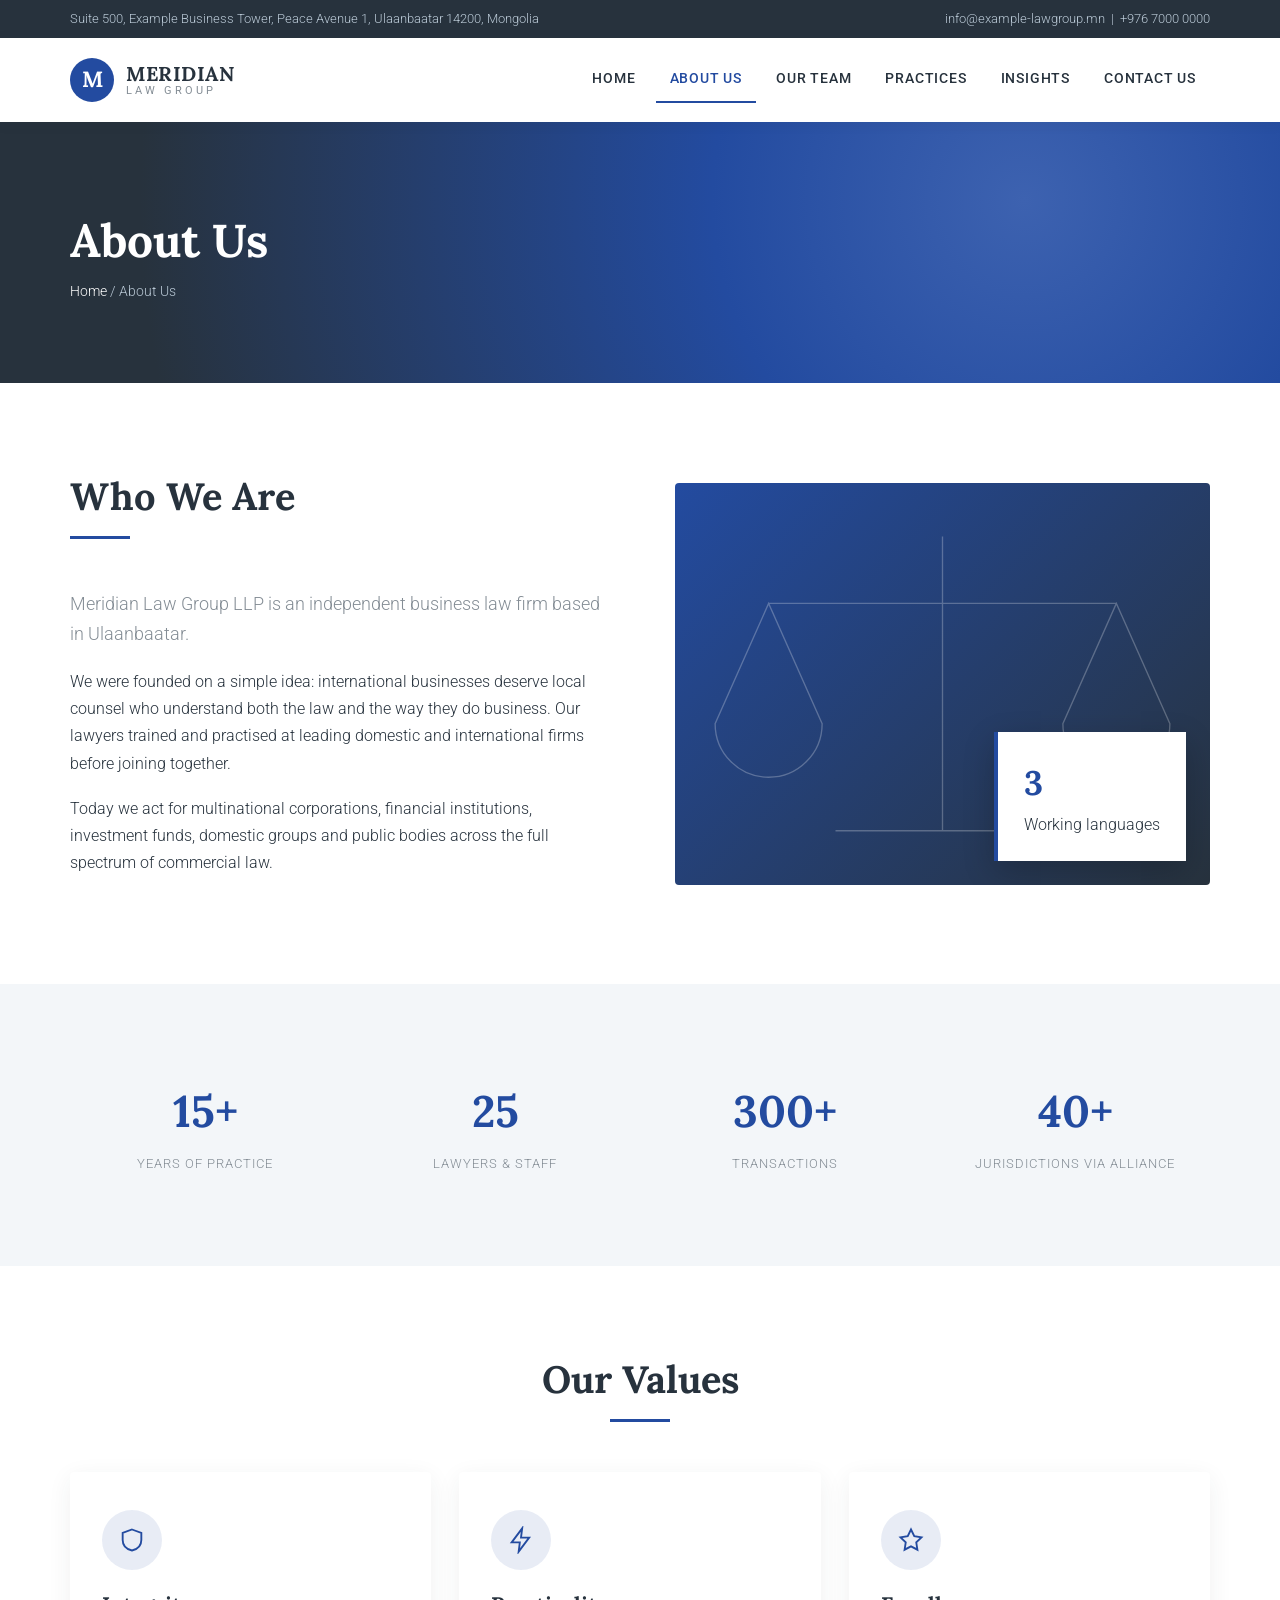
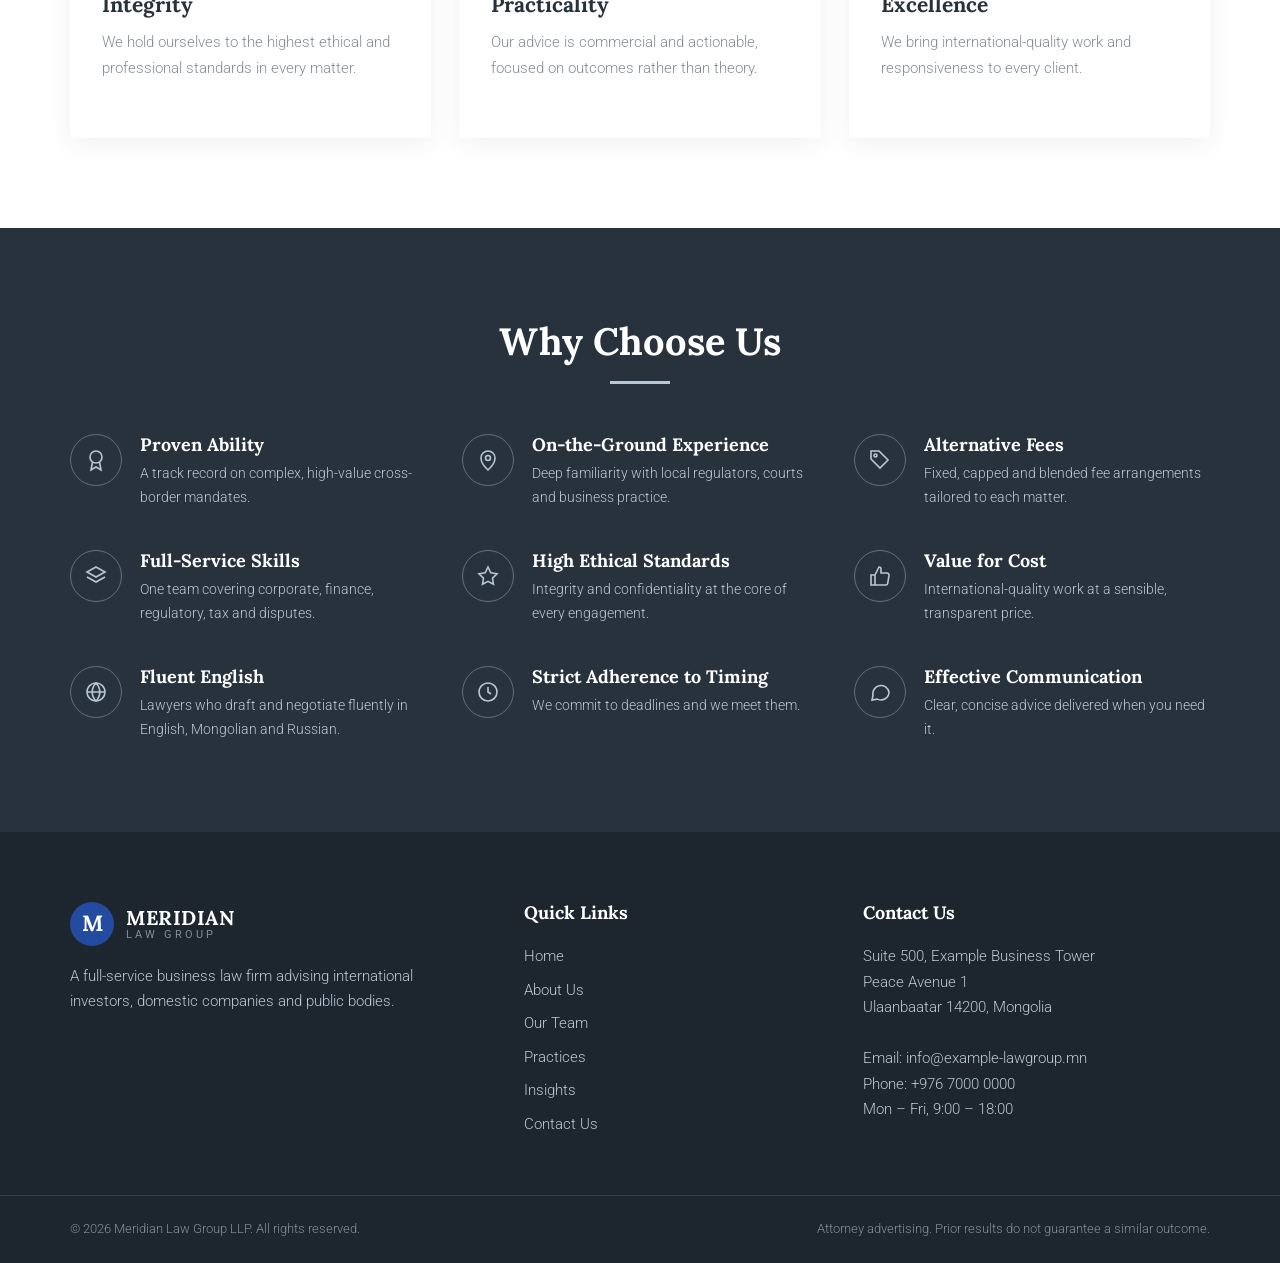
==== about.html @ 7d39052b "Initial" ====
<!DOCTYPE html>
<html lang="en">
<head>
  <meta charset="UTF-8">
  <meta name="viewport" content="width=device-width, initial-scale=1.0">
  <title>About Us | {FIRM}</title>
  <link rel="preconnect" href="https://fonts.googleapis.com">
  <link href="https://fonts.googleapis.com/css2?family=Lora:wght@700&family=Roboto:wght@300;400;500;700&display=swap" rel="stylesheet">
  <link rel="stylesheet" href="css/style.css">
  <script src="js/main.js" defer></script>
</head>
<body>
<div id="site-header"></div>
<section class="page-hero"><div class="container">
  <h1>About Us</h1>
  <div class="breadcrumb"><a href="index.html">Home</a> / About Us</div>
</div></section>
<section><div class="container split">
  <div class="about-text reveal">
    <div class="section-title"><h2>Who We Are</h2></div>
    <p class="lead"><span data-site="legal"></span> is an independent business law firm based in Ulaanbaatar.</p>
    <p>We were founded on a simple idea: international businesses deserve local counsel who understand both the law and the way they do business. Our lawyers trained and practised at leading domestic and international firms before joining together.</p>
    <p>Today we act for multinational corporations, financial institutions, investment funds, domestic groups and public bodies across the full spectrum of commercial law.</p>
  </div>
  <div class="about-visual reveal">
    <svg viewBox="0 0 400 300" fill="none" stroke="#fff" stroke-width="1"><path d="M200 40v220M120 260h160M70 90h260M70 90l-40 90a40 40 0 0 0 80 0zM330 90l-40 90a40 40 0 0 0 80 0z"/></svg>
    <div class="badge"><strong>3</strong>Working languages</div>
  </div>
</div></section>
<section class="section-soft"><div class="container">
  <div class="stats">
    <div class="reveal"><strong>15+</strong><span>Years of practice</span></div>
    <div class="reveal"><strong>25</strong><span>Lawyers &amp; staff</span></div>
    <div class="reveal"><strong>300+</strong><span>Transactions</span></div>
    <div class="reveal"><strong>40+</strong><span>Jurisdictions via alliance</span></div>
  </div>
</div></section>
<section class=""><div class="container">
  <div class="section-title center"><h2>Our Values</h2></div>
  <div class="grid-3"><div class="card reveal"><div class="icon"><svg viewBox="0 0 24 24" fill="none" stroke="currentColor" stroke-width="1.6"><path d="M12 3l8 3v6c0 5-3.5 8-8 9-4.5-1-8-4-8-9V6z"/></svg></div><h3>Integrity</h3><p>We hold ourselves to the highest ethical and professional standards in every matter.</p></div><div class="card reveal"><div class="icon"><svg viewBox="0 0 24 24" fill="none" stroke="currentColor" stroke-width="1.6"><path d="M13 2L4 14h7l-1 8 9-12h-7z"/></svg></div><h3>Practicality</h3><p>Our advice is commercial and actionable, focused on outcomes rather than theory.</p></div><div class="card reveal"><div class="icon"><svg viewBox="0 0 24 24" fill="none" stroke="currentColor" stroke-width="1.6"><path d="M12 3l2.8 5.8 6.2.9-4.5 4.4 1 6.2L12 17.4 6.5 20.3l1-6.2L3 9.7l6.2-.9z"/></svg></div><h3>Excellence</h3><p>We bring international-quality work and responsiveness to every client.</p></div></div>
  
</div></section>
<section class="section-dark"><div class="container">
  <div class="section-title center"><h2>Why Choose Us</h2></div>
  <div class="why-grid" id="why-grid"></div>
  
</div></section>
<div id="site-footer"></div>
</body>
</html>
---- css/style.css ----
:root {
  --blue: #234ba0;
  --blue-dark: #1a3a7e;
  --slate: #27323d;
  --slate-2: #2a353f;
  --mist: #b9c8d5;
  --grey: #848d95;
  --bg-soft: #f3f6f9;
  --white: #ffffff;
  --radius: 4px;
  --max: 1180px;
}

* { box-sizing: border-box; margin: 0; padding: 0; }
html { scroll-behavior: smooth; }
body {
  font-family: "Roboto", Arial, sans-serif;
  font-weight: 300;
  color: var(--slate);
  background: var(--white);
  line-height: 1.7;
  font-size: 16px;
}
h1, h2, h3, h4 { font-family: "Lora", Georgia, serif; font-weight: 700; line-height: 1.25; color: var(--slate); }
a { color: var(--blue); text-decoration: none; }
img { max-width: 100%; display: block; }
.container { max-width: var(--max); margin: 0 auto; padding: 0 20px; }

/* ---------- Header ---------- */
.topbar { background: var(--slate); color: var(--mist); font-size: 13px; }
.topbar .container { display: flex; justify-content: space-between; gap: 16px; padding: 8px 20px; flex-wrap: wrap; }
.topbar a { color: var(--mist); }
.site-header { position: sticky; top: 0; z-index: 50; background: var(--white); box-shadow: 0 2px 12px rgba(39, 50, 61, .08); }
.site-header .container { display: flex; align-items: center; justify-content: space-between; height: 84px; }
.logo { display: flex; align-items: center; gap: 12px; color: var(--slate); }
.logo-mark {
  width: 44px; height: 44px; border-radius: 50%; background: var(--blue); color: #fff;
  display: grid; place-items: center; font-family: "Lora", serif; font-size: 22px; font-weight: 700;
}
.logo-text { font-family: "Lora", serif; font-weight: 700; font-size: 20px; letter-spacing: .5px; line-height: 1.1; }
.logo-text small { display: block; font-family: "Roboto", sans-serif; font-weight: 400; font-size: 11px; letter-spacing: 3px; color: var(--grey); text-transform: uppercase; }
.nav ul { list-style: none; display: flex; gap: 6px; }
.nav a {
  display: block; padding: 10px 14px; color: var(--slate); font-weight: 500; font-size: 14px;
  text-transform: uppercase; letter-spacing: .8px; border-bottom: 2px solid transparent; transition: .2s;
}
.nav a:hover, .nav a.active { color: var(--blue); border-bottom-color: var(--blue); }
.nav-toggle { display: none; background: none; border: 0; cursor: pointer; padding: 8px; }
.nav-toggle span { display: block; width: 26px; height: 2px; background: var(--slate); margin: 6px 0; transition: .3s; }

/* ---------- Buttons ---------- */
.btn {
  display: inline-block; padding: 14px 32px; background: var(--blue); color: #fff; font-weight: 500;
  text-transform: uppercase; letter-spacing: 1px; font-size: 13px; border-radius: var(--radius);
  border: 2px solid var(--blue); transition: .25s; cursor: pointer; font-family: inherit;
}
.btn:hover { background: var(--blue-dark); border-color: var(--blue-dark); }
.btn-outline { background: transparent; color: #fff; border-color: #fff; }
.btn-outline:hover { background: #fff; color: var(--blue); border-color: #fff; }
.link-arrow { font-weight: 500; text-transform: uppercase; font-size: 13px; letter-spacing: 1px; }
.link-arrow::after { content: " →"; transition: .2s; }
.link-arrow:hover::after { margin-left: 4px; }

/* ---------- Hero slider ---------- */
.hero { position: relative; height: 620px; overflow: hidden; color: #fff; background: var(--slate); }
.slide {
  position: absolute; inset: 0; display: flex; align-items: center; opacity: 0;
  transition: opacity 1s ease; background-size: cover; background-position: center;
}
.slide.active { opacity: 1; z-index: 1; }
.slide::before { content: ""; position: absolute; inset: 0; background: linear-gradient(90deg, rgba(39,50,61,.92) 0%, rgba(35,75,160,.55) 100%); }
.slide-1 { background-image: radial-gradient(circle at 75% 40%, #4a6fbf 0, #234ba0 30%, #1b2733 75%); }
.slide-2 { background-image: radial-gradient(circle at 20% 70%, #3a5c9e 0, #27323d 55%, #141b22 100%); }
.slide-3 { background-image: radial-gradient(circle at 60% 20%, #5b7fc9 0, #234ba0 35%, #27323d 80%); }
.slide .skyline { position: absolute; bottom: 0; left: 0; width: 100%; height: 55%; opacity: .18; }
.slide .container { position: relative; z-index: 2; }
.slide-content { max-width: 640px; transform: translateY(20px); transition: transform 1s ease; }
.slide.active .slide-content { transform: none; }
.eyebrow { text-transform: uppercase; letter-spacing: 3px; font-size: 13px; color: var(--mist); font-weight: 500; margin-bottom: 14px; display: block; }
.slide h1 { color: #fff; font-size: 52px; margin-bottom: 20px; }
.slide p { font-size: 19px; color: #e3eaf1; margin-bottom: 32px; }
.slider-dots { position: absolute; bottom: 34px; left: 50%; transform: translateX(-50%); display: flex; gap: 10px; z-index: 5; }
.slider-dots button { width: 12px; height: 12px; border-radius: 50%; border: 2px solid #fff; background: transparent; cursor: pointer; }
.slider-dots button.active { background: #fff; }
.slider-arrow {
  position: absolute; top: 50%; transform: translateY(-50%); z-index: 5; width: 48px; height: 48px;
  border: 1px solid rgba(255,255,255,.5); background: rgba(0,0,0,.15); color: #fff; font-size: 22px; cursor: pointer; border-radius: 50%;
}
.slider-arrow:hover { background: var(--blue); border-color: var(--blue); }
.slider-arrow.prev { left: 24px; } .slider-arrow.next { right: 24px; }

/* ---------- Page header (inner pages) ---------- */
.page-hero {
  background: radial-gradient(circle at 80% 30%, #3d62b0 0, #234ba0 30%, #27323d 85%);
  color: #fff; padding: 90px 0 80px; position: relative; overflow: hidden;
}
.page-hero h1 { color: #fff; font-size: 46px; }
.breadcrumb { color: var(--mist); font-size: 14px; margin-top: 10px; }
.breadcrumb a { color: #fff; }

/* ---------- Sections ---------- */
section { padding: 90px 0; }
.section-soft { background: var(--bg-soft); }
.section-dark { background: var(--slate); color: #dfe6ee; }
.section-dark h2, .section-dark h3 { color: #fff; }
.section-title { margin-bottom: 50px; }
.section-title.center { text-align: center; max-width: 760px; margin-left: auto; margin-right: auto; }
.section-title h2 { font-size: 38px; margin-bottom: 16px; position: relative; padding-bottom: 18px; }
.section-title h2::after { content: ""; position: absolute; bottom: 0; left: 0; width: 60px; height: 3px; background: var(--blue); }
.section-title.center h2::after { left: 50%; transform: translateX(-50%); }
.section-dark .section-title h2::after { background: var(--mist); }
.lead { font-size: 18px; color: var(--grey); }
.section-dark .lead { color: var(--mist); }

.split { display: grid; grid-template-columns: 1fr 1fr; gap: 70px; align-items: center; }
.about-visual {
  aspect-ratio: 4/3; border-radius: var(--radius); position: relative;
  background: linear-gradient(135deg, var(--blue) 0%, var(--slate) 100%); overflow: hidden;
}
.about-visual .badge {
  position: absolute; right: 24px; bottom: 24px; background: #fff; color: var(--slate); padding: 22px 26px;
  border-left: 4px solid var(--blue); box-shadow: 0 10px 30px rgba(0,0,0,.2);
}
.about-visual .badge strong { display: block; font-family: "Lora", serif; font-size: 34px; color: var(--blue); }
.about-visual svg { position: absolute; inset: 0; width: 100%; height: 100%; opacity: .25; }
.about-text p { margin-bottom: 18px; }

/* CTA band */
.cta-band { background: linear-gradient(90deg, var(--blue) 0%, var(--blue-dark) 100%); color: #fff; padding: 70px 0; }
.cta-band .container { display: flex; align-items: center; justify-content: space-between; gap: 30px; flex-wrap: wrap; }
.cta-band h2 { color: #fff; font-size: 34px; margin-bottom: 8px; }
.cta-band p { color: #dbe4f5; max-width: 640px; }

/* Practice cards */
.grid-3 { display: grid; grid-template-columns: repeat(3, 1fr); gap: 28px; }
.grid-2 { display: grid; grid-template-columns: repeat(2, 1fr); gap: 28px; }
.card {
  background: #fff; padding: 38px 32px; border-radius: var(--radius); border-bottom: 3px solid transparent;
  box-shadow: 0 6px 24px rgba(39,50,61,.07); transition: .3s; position: relative;
}
.card:hover { transform: translateY(-6px); border-bottom-color: var(--blue); box-shadow: 0 14px 34px rgba(39,50,61,.13); }
.card .icon {
  width: 60px; height: 60px; border-radius: 50%; background: rgba(35,75,160,.1); color: var(--blue);
  display: grid; place-items: center; margin-bottom: 22px;
}
.card .icon svg { width: 28px; height: 28px; }
.card h3 { font-size: 21px; margin-bottom: 12px; }
.card p { color: var(--grey); font-size: 15px; margin-bottom: 16px; }
.center-actions { text-align: center; margin-top: 50px; }

/* Why choose us */
.why-grid { display: grid; grid-template-columns: repeat(3, 1fr); gap: 40px 36px; }
.why-item { display: flex; gap: 18px; align-items: flex-start; }
.why-item .icon {
  flex: 0 0 52px; height: 52px; border: 1px solid rgba(185,200,213,.4); border-radius: 50%;
  display: grid; place-items: center; color: var(--mist);
}
.why-item .icon svg { width: 24px; height: 24px; }
.why-item h4 { color: #fff; font-size: 18px; margin-bottom: 6px; }
.why-item p { font-size: 14px; color: var(--mist); }

/* Team */
.team-card { text-align: center; background: #fff; border-radius: var(--radius); overflow: hidden; box-shadow: 0 6px 24px rgba(39,50,61,.07); transition: .3s; }
.team-card:hover { transform: translateY(-6px); }
.avatar {
  aspect-ratio: 1/1; background: linear-gradient(160deg, var(--mist) 0%, #8fa4b8 100%);
  display: grid; place-items: center; color: #fff; font-family: "Lora", serif; font-size: 64px;
}
.team-card .info { padding: 24px 20px 28px; }
.team-card h3 { font-size: 20px; }
.team-card .role { color: var(--blue); font-weight: 500; font-size: 13px; text-transform: uppercase; letter-spacing: 1px; margin: 4px 0 10px; }
.team-card p { color: var(--grey); font-size: 14px; }
.lang-tags { display: flex; gap: 8px; justify-content: center; margin-top: 12px; flex-wrap: wrap; }
.lang-tags span { font-size: 11px; padding: 3px 10px; border-radius: 20px; background: var(--bg-soft); color: var(--slate); font-weight: 500; }

/* Insights */
.post { background: #fff; border-radius: var(--radius); overflow: hidden; box-shadow: 0 6px 24px rgba(39,50,61,.07); display: flex; flex-direction: column; transition: .3s; }
.post:hover { transform: translateY(-6px); }
.post-thumb { height: 190px; background: linear-gradient(135deg, var(--blue), var(--slate)); position: relative; }
.post-thumb .tag { position: absolute; left: 20px; bottom: 16px; background: #fff; color: var(--blue); font-size: 11px; font-weight: 700; letter-spacing: 1px; text-transform: uppercase; padding: 4px 10px; }
.post-body { padding: 26px 26px 30px; display: flex; flex-direction: column; flex: 1; }
.post-date { color: var(--grey); font-size: 13px; margin-bottom: 8px; }
.post h3 { font-size: 19px; margin-bottom: 12px; }
.post p { color: var(--grey); font-size: 15px; flex: 1; margin-bottom: 16px; }
.filters { display: flex; gap: 10px; flex-wrap: wrap; justify-content: center; margin-bottom: 40px; }
.filters button { padding: 8px 18px; border: 1px solid var(--mist); background: #fff; border-radius: 30px; cursor: pointer; font-family: inherit; color: var(--slate); }
.filters button.active, .filters button:hover { background: var(--blue); color: #fff; border-color: var(--blue); }

/* Contact */
.contact-grid { display: grid; grid-template-columns: 1fr 1.3fr; gap: 50px; }
.contact-info .item { display: flex; gap: 16px; margin-bottom: 26px; }
.contact-info .item .icon { flex: 0 0 48px; height: 48px; background: var(--blue); color: #fff; border-radius: 50%; display: grid; place-items: center; }
.contact-info .item .icon svg { width: 20px; height: 20px; }
.contact-info h4 { font-size: 17px; margin-bottom: 2px; }
.contact-info p { color: var(--grey); }
form .row { display: grid; grid-template-columns: 1fr 1fr; gap: 18px; }
form label { display: block; font-size: 13px; font-weight: 500; margin-bottom: 6px; text-transform: uppercase; letter-spacing: .6px; }
form input, form select, form textarea {
  width: 100%; padding: 13px 15px; border: 1px solid #d5dee6; border-radius: var(--radius);
  font-family: inherit; font-size: 15px; margin-bottom: 18px; background: #fff; color: var(--slate);
}
form input:focus, form select:focus, form textarea:focus { outline: none; border-color: var(--blue); box-shadow: 0 0 0 3px rgba(35,75,160,.12); }
form textarea { min-height: 150px; resize: vertical; }
.form-card { background: #fff; padding: 40px; border-radius: var(--radius); box-shadow: 0 6px 24px rgba(39,50,61,.08); }
.form-msg { display: none; padding: 14px 18px; border-radius: var(--radius); background: #e6f4ea; color: #1e6b34; margin-bottom: 18px; }
.map {
  margin-top: 60px; height: 340px; border-radius: var(--radius); position: relative; overflow: hidden;
  background: repeating-linear-gradient(0deg, #e4ebf1 0 1px, transparent 1px 40px), repeating-linear-gradient(90deg, #e4ebf1 0 1px, transparent 1px 40px), var(--bg-soft);
}
.map .pin { position: absolute; left: 50%; top: 50%; transform: translate(-50%, -100%); color: var(--blue); text-align: center; font-weight: 500; }
.map .pin svg { width: 44px; height: 44px; margin: 0 auto; }

/* Practices detail */
.practice-detail { display: grid; grid-template-columns: 280px 1fr; gap: 50px; }
.practice-nav { position: sticky; top: 110px; align-self: start; background: var(--bg-soft); padding: 12px 0; border-radius: var(--radius); }
.practice-nav a { display: block; padding: 11px 24px; color: var(--slate); font-weight: 400; border-left: 3px solid transparent; }
.practice-nav a:hover { color: var(--blue); border-left-color: var(--blue); background: #fff; }
.practice-block { padding-bottom: 46px; margin-bottom: 46px; border-bottom: 1px solid #e3e9ef; scroll-margin-top: 110px; }
.practice-block:last-child { border-bottom: 0; }
.practice-block h2 { font-size: 28px; margin-bottom: 14px; }
.practice-block ul { margin: 14px 0 0 20px; color: var(--grey); }
.practice-block li { margin-bottom: 6px; }

/* Values / stats */
.stats { display: grid; grid-template-columns: repeat(4, 1fr); gap: 20px; text-align: center; }
.stats strong { display: block; font-family: "Lora", serif; font-size: 44px; color: var(--blue); }
.stats span { color: var(--grey); text-transform: uppercase; font-size: 13px; letter-spacing: 1px; }

/* Article modal */
.modal { position: fixed; inset: 0; background: rgba(20,27,34,.75); display: none; align-items: center; justify-content: center; z-index: 100; padding: 20px; }
.modal.open { display: flex; }
.modal-box { background: #fff; max-width: 720px; width: 100%; max-height: 85vh; overflow: auto; padding: 44px; border-radius: var(--radius); position: relative; }
.modal-box h2 { font-size: 28px; margin: 6px 0 18px; }
.modal-box p { margin-bottom: 14px; }
.modal-close { position: absolute; top: 14px; right: 18px; border: 0; background: none; font-size: 28px; cursor: pointer; color: var(--grey); }

/* ---------- Footer ---------- */
.site-footer { background: #1d262f; color: var(--mist); padding: 70px 0 0; font-size: 15px; }
.footer-grid { display: grid; grid-template-columns: 1.4fr 1fr 1.2fr; gap: 50px; padding-bottom: 50px; }
.site-footer h4 { color: #fff; font-size: 18px; margin-bottom: 20px; }
.site-footer a { color: var(--mist); }
.site-footer a:hover { color: #fff; }
.site-footer ul { list-style: none; }
.site-footer li { margin-bottom: 8px; }
.site-footer .logo { color: #fff; margin-bottom: 18px; }
.footer-bottom { border-top: 1px solid rgba(185,200,213,.15); padding: 22px 0; font-size: 13px; color: var(--grey); }
.footer-bottom .container { display: flex; justify-content: space-between; flex-wrap: wrap; gap: 10px; }
.back-to-top {
  position: fixed; right: 22px; bottom: 22px; width: 46px; height: 46px; border-radius: 50%; border: 0;
  background: var(--blue); color: #fff; font-size: 20px; cursor: pointer; opacity: 0; pointer-events: none; transition: .3s; z-index: 60;
}
.back-to-top.show { opacity: 1; pointer-events: auto; }

/* Reveal animation */
.reveal { opacity: 0; transform: translateY(30px); transition: opacity .8s ease, transform .8s ease; }
.reveal.visible { opacity: 1; transform: none; }

/* ---------- Responsive ---------- */
@media (max-width: 980px) {
  .grid-3, .why-grid { grid-template-columns: repeat(2, 1fr); }
  .split, .contact-grid, .practice-detail, .footer-grid { grid-template-columns: 1fr; gap: 40px; }
  .practice-nav { position: static; }
  .stats { grid-template-columns: repeat(2, 1fr); }
  .nav-toggle { display: block; }
  .nav { position: absolute; top: 84px; left: 0; right: 0; background: #fff; box-shadow: 0 10px 20px rgba(0,0,0,.08); max-height: 0; overflow: hidden; transition: max-height .35s; }
  .nav.open { max-height: 420px; }
  .nav ul { flex-direction: column; padding: 10px 20px 20px; gap: 0; }
  .nav a { border-bottom: 1px solid #eef2f5; }
  .slide h1 { font-size: 40px; }
}
@media (max-width: 640px) {
  .grid-3, .grid-2, .why-grid, form .row { grid-template-columns: 1fr; }
  section { padding: 64px 0; }
  .hero { height: 560px; }
  .slide h1 { font-size: 32px; }
  .slide p { font-size: 16px; }
  .slider-arrow { display: none; }
  .section-title h2, .page-hero h1 { font-size: 30px; }
  .topbar .container { justify-content: center; }
  .form-card, .modal-box { padding: 26px; }
}
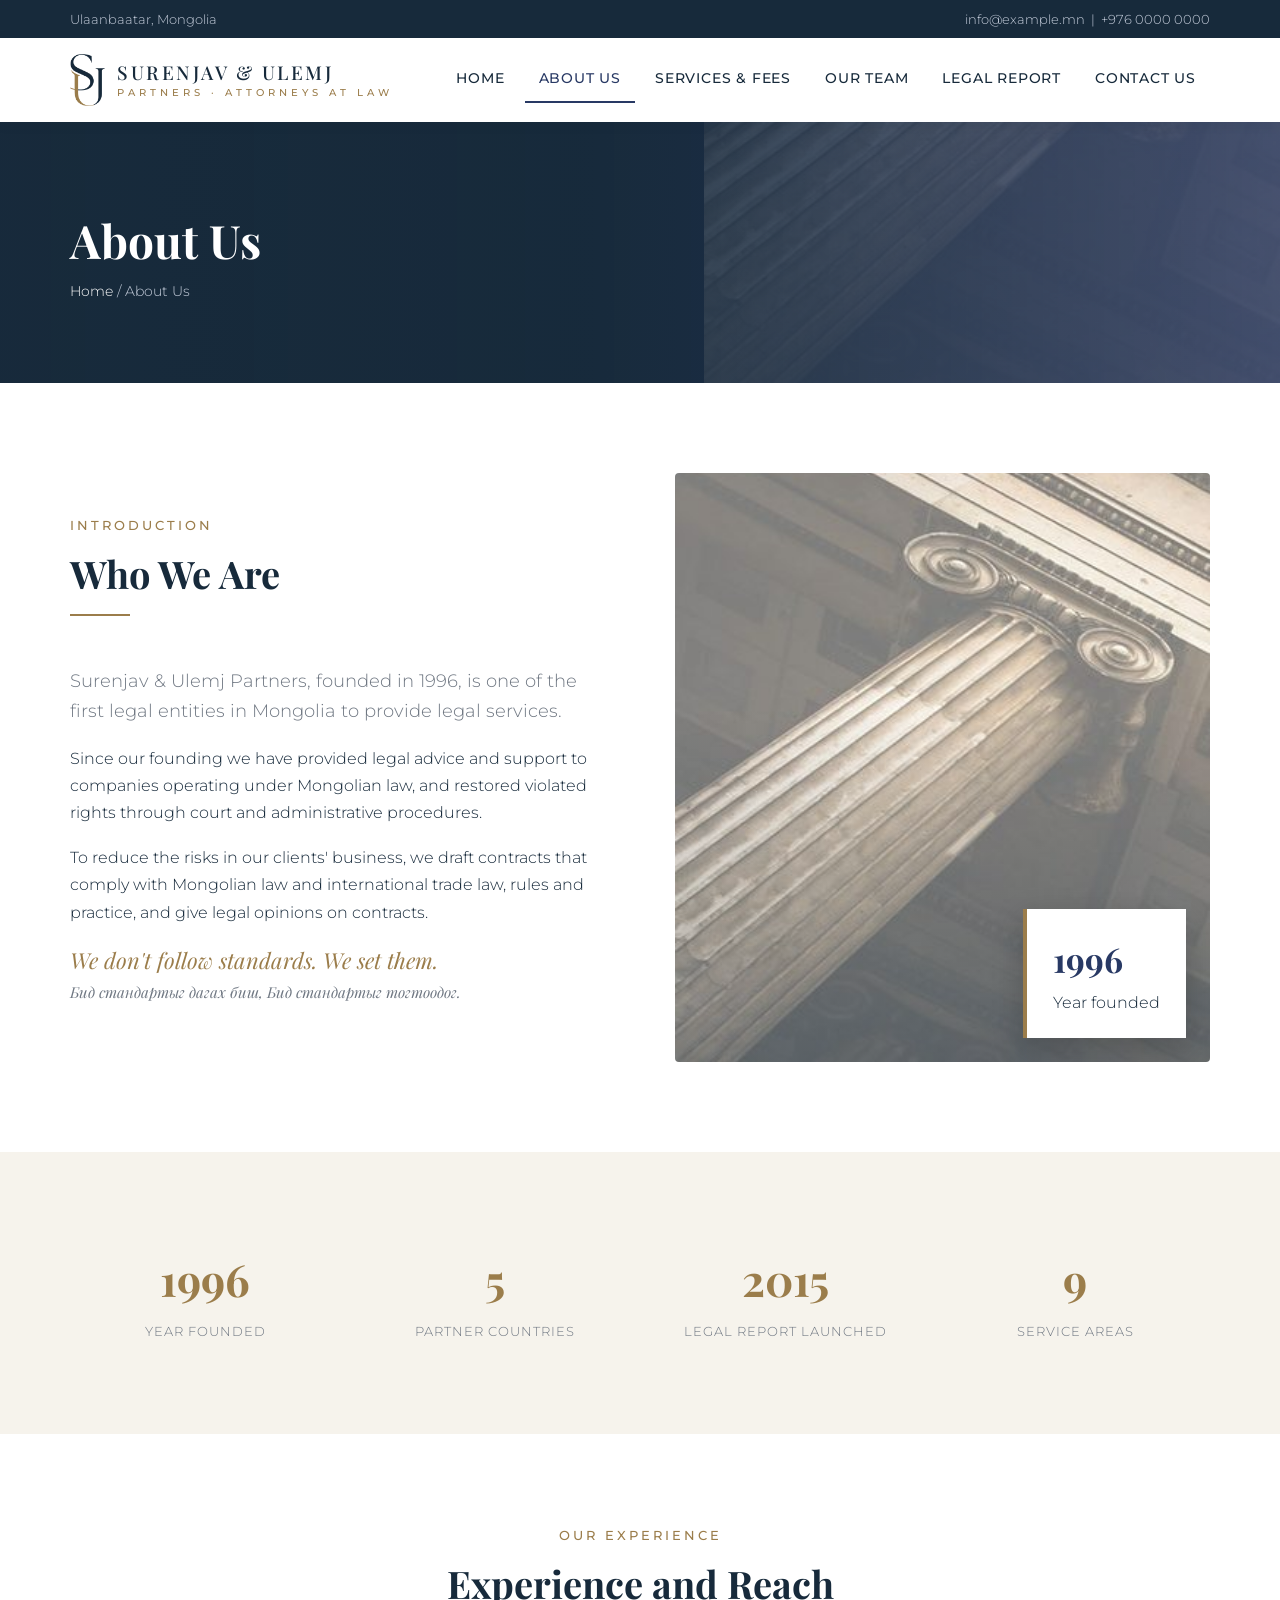
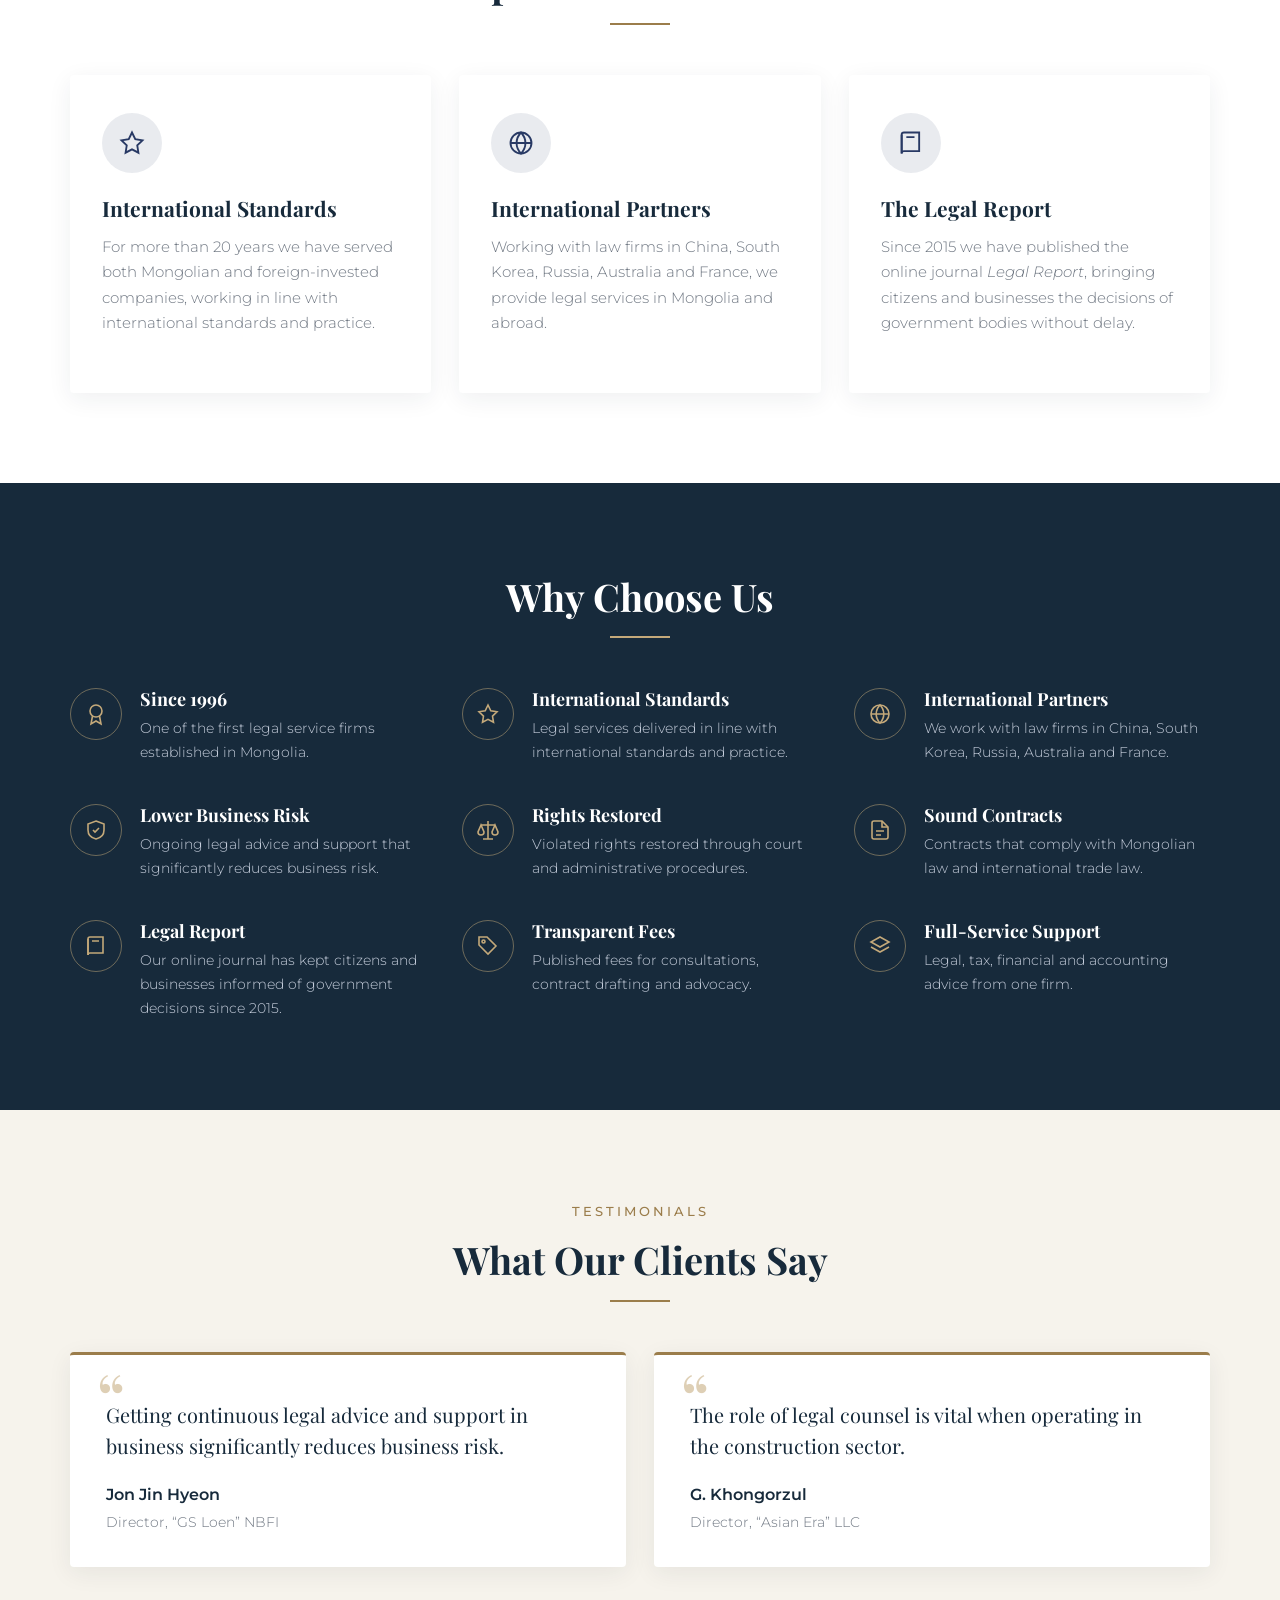
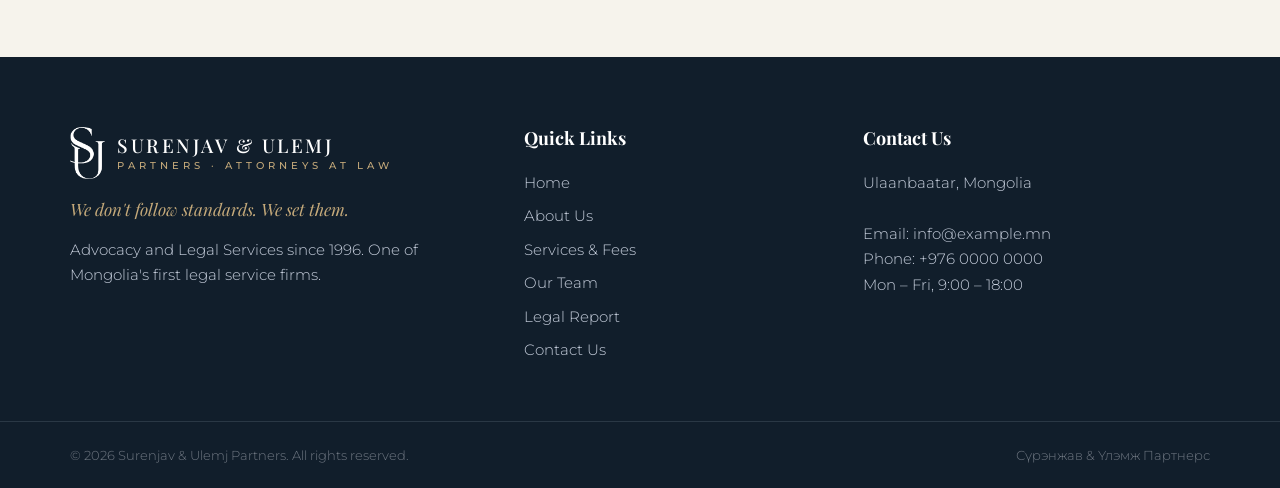
==== commit 49e29d62: "Updated with S&U.pdf" ====
--- a/about.html
+++ b/about.html
@@ -4,8 +4,9 @@
   <meta charset="UTF-8">
   <meta name="viewport" content="width=device-width, initial-scale=1.0">
   <title>About Us | {FIRM}</title>
+  <link rel="icon" href="img/logo-mark.png">
   <link rel="preconnect" href="https://fonts.googleapis.com">
-  <link href="https://fonts.googleapis.com/css2?family=Lora:wght@700&family=Roboto:wght@300;400;500;700&display=swap" rel="stylesheet">
+  <link href="https://fonts.googleapis.com/css2?family=Lora:ital,wght@0,500;0,700;1,500&family=Montserrat:wght@300;400;500;600;700&family=Playfair+Display:ital,wght@0,500;0,700;1,500&display=swap" rel="stylesheet">
   <link rel="stylesheet" href="css/style.css">
   <script src="js/main.js" defer></script>
 </head>
@@ -17,33 +18,42 @@
 </div></section>
 <section><div class="container split">
   <div class="about-text reveal">
-    <div class="section-title"><h2>Who We Are</h2></div>
-    <p class="lead"><span data-site="legal"></span> is an independent business law firm based in Ulaanbaatar.</p>
-    <p>We were founded on a simple idea: international businesses deserve local counsel who understand both the law and the way they do business. Our lawyers trained and practised at leading domestic and international firms before joining together.</p>
-    <p>Today we act for multinational corporations, financial institutions, investment funds, domestic groups and public bodies across the full spectrum of commercial law.</p>
+    <div class="section-title"><span class="eyebrow" style="color:var(--gold)">Introduction</span><h2>Who We Are</h2></div>
+    <p class="lead"><span data-site="legal"></span>, founded in 1996, is one of the first legal entities in Mongolia to provide legal services.</p>
+    <p>Since our founding we have provided legal advice and support to companies operating under Mongolian law, and restored violated rights through court and administrative procedures.</p>
+    <p>To reduce the risks in our clients' business, we draft contracts that comply with Mongolian law and international trade law, rules and practice, and give legal opinions on contracts.</p>
+    <p class="slogan"><span data-site="slogan"></span><small lang="mn" data-site="slogan_mn"></small></p>
   </div>
-  <div class="about-visual reveal">
-    <svg viewBox="0 0 400 300" fill="none" stroke="#fff" stroke-width="1"><path d="M200 40v220M120 260h160M70 90h260M70 90l-40 90a40 40 0 0 0 80 0zM330 90l-40 90a40 40 0 0 0 80 0z"/></svg>
-    <div class="badge"><strong>3</strong>Working languages</div>
+  <div class="about-visual photo reveal">
+    <div class="badge"><strong>1996</strong>Year founded</div>
   </div>
 </div></section>
 <section class="section-soft"><div class="container">
   <div class="stats">
-    <div class="reveal"><strong>15+</strong><span>Years of practice</span></div>
-    <div class="reveal"><strong>25</strong><span>Lawyers &amp; staff</span></div>
-    <div class="reveal"><strong>300+</strong><span>Transactions</span></div>
-    <div class="reveal"><strong>40+</strong><span>Jurisdictions via alliance</span></div>
+    <div class="reveal"><strong>1996</strong><span>Year founded</span></div>
+    <div class="reveal"><strong>5</strong><span>Partner countries</span></div>
+    <div class="reveal"><strong>2015</strong><span>Legal Report launched</span></div>
+    <div class="reveal"><strong>9</strong><span>Service areas</span></div>
   </div>
 </div></section>
-<section class=""><div class="container">
-  <div class="section-title center"><h2>Our Values</h2></div>
-  <div class="grid-3"><div class="card reveal"><div class="icon"><svg viewBox="0 0 24 24" fill="none" stroke="currentColor" stroke-width="1.6"><path d="M12 3l8 3v6c0 5-3.5 8-8 9-4.5-1-8-4-8-9V6z"/></svg></div><h3>Integrity</h3><p>We hold ourselves to the highest ethical and professional standards in every matter.</p></div><div class="card reveal"><div class="icon"><svg viewBox="0 0 24 24" fill="none" stroke="currentColor" stroke-width="1.6"><path d="M13 2L4 14h7l-1 8 9-12h-7z"/></svg></div><h3>Practicality</h3><p>Our advice is commercial and actionable, focused on outcomes rather than theory.</p></div><div class="card reveal"><div class="icon"><svg viewBox="0 0 24 24" fill="none" stroke="currentColor" stroke-width="1.6"><path d="M12 3l2.8 5.8 6.2.9-4.5 4.4 1 6.2L12 17.4 6.5 20.3l1-6.2L3 9.7l6.2-.9z"/></svg></div><h3>Excellence</h3><p>We bring international-quality work and responsiveness to every client.</p></div></div>
-  
+<section><div class="container">
+  <div class="section-title center"><span class="eyebrow" style="color:var(--gold)">Our experience</span><h2>Experience and Reach</h2></div>
+  <div class="grid-3">
+    <div class="card reveal"><div class="icon"><svg viewBox="0 0 24 24" fill="none" stroke="currentColor" stroke-width="1.6"><path d="M12 3l2.8 5.8 6.2.9-4.5 4.4 1 6.2L12 17.4 6.5 20.3l1-6.2L3 9.7l6.2-.9z"/></svg></div>
+      <h3>International Standards</h3><p>For more than 20 years we have served both Mongolian and foreign-invested companies, working in line with international standards and practice.</p></div>
+    <div class="card reveal"><div class="icon"><svg viewBox="0 0 24 24" fill="none" stroke="currentColor" stroke-width="1.6"><circle cx="12" cy="12" r="9"/><path d="M3 12h18M12 3c2.5 2.6 3.8 5.6 3.8 9s-1.3 6.4-3.8 9c-2.5-2.6-3.8-5.6-3.8-9S9.5 5.6 12 3z"/></svg></div>
+      <h3>International Partners</h3><p>Working with law firms in China, South Korea, Russia, Australia and France, we provide legal services in Mongolia and abroad.</p></div>
+    <div class="card reveal"><div class="icon"><svg viewBox="0 0 24 24" fill="none" stroke="currentColor" stroke-width="1.6"><path d="M4 5a2 2 0 0 1 2-2h13v16H6a2 2 0 0 0-2 2z"/><path d="M4 21V5M8 7h7"/></svg></div>
+      <h3>The Legal Report</h3><p>Since 2015 we have published the online journal <em>Legal Report</em>, bringing citizens and businesses the decisions of government bodies without delay.</p></div>
+  </div>
 </div></section>
 <section class="section-dark"><div class="container">
   <div class="section-title center"><h2>Why Choose Us</h2></div>
   <div class="why-grid" id="why-grid"></div>
-  
+</div></section>
+<section class="section-soft"><div class="container">
+  <div class="section-title center"><span class="eyebrow" style="color:var(--gold)">Testimonials</span><h2>What Our Clients Say</h2></div>
+  <div class="quote-grid" id="testimonials"></div>
 </div></section>
 <div id="site-footer"></div>
 </body>
--- a/css/style.css
+++ b/css/style.css
@@ -1,11 +1,15 @@
 :root {
-  --blue: #234ba0;
-  --blue-dark: #1a3a7e;
-  --slate: #27323d;
-  --slate-2: #2a353f;
-  --mist: #b9c8d5;
-  --grey: #848d95;
-  --bg-soft: #f3f6f9;
+  /* Brand palette sampled from the Surenjav & Ulemj Partners brochure */
+  --blue: #283964;       /* panel navy */
+  --blue-dark: #1b2846;
+  --slate: #172a3b;      /* ink navy (logo, headings) */
+  --slate-2: #1f3247;
+  --gold: #9b7d4b;       /* logo gold */
+  --gold-light: #c4a97a;
+  --cream: #fffdf8;
+  --mist: #c6cedc;
+  --grey: #6f7782;
+  --bg-soft: #f6f3ec;
   --white: #ffffff;
   --radius: 4px;
   --max: 1180px;
@@ -14,14 +18,14 @@
 * { box-sizing: border-box; margin: 0; padding: 0; }
 html { scroll-behavior: smooth; }
 body {
-  font-family: "Roboto", Arial, sans-serif;
+  font-family: "Montserrat", Arial, sans-serif;
   font-weight: 300;
   color: var(--slate);
   background: var(--white);
   line-height: 1.7;
   font-size: 16px;
 }
-h1, h2, h3, h4 { font-family: "Lora", Georgia, serif; font-weight: 700; line-height: 1.25; color: var(--slate); }
+h1, h2, h3, h4 { font-family: "Playfair Display", "Lora", Georgia, serif; font-weight: 700; line-height: 1.25; color: var(--slate); }
 a { color: var(--blue); text-decoration: none; }
 img { max-width: 100%; display: block; }
 .container { max-width: var(--max); margin: 0 auto; padding: 0 20px; }
@@ -30,15 +34,13 @@
 .topbar { background: var(--slate); color: var(--mist); font-size: 13px; }
 .topbar .container { display: flex; justify-content: space-between; gap: 16px; padding: 8px 20px; flex-wrap: wrap; }
 .topbar a { color: var(--mist); }
-.site-header { position: sticky; top: 0; z-index: 50; background: var(--white); box-shadow: 0 2px 12px rgba(39, 50, 61, .08); }
+.site-header { position: sticky; top: 0; z-index: 50; background: var(--white); box-shadow: 0 2px 12px rgba(23, 42, 59, .08); }
 .site-header .container { display: flex; align-items: center; justify-content: space-between; height: 84px; }
 .logo { display: flex; align-items: center; gap: 12px; color: var(--slate); }
-.logo-mark {
-  width: 44px; height: 44px; border-radius: 50%; background: var(--blue); color: #fff;
-  display: grid; place-items: center; font-family: "Lora", serif; font-size: 22px; font-weight: 700;
-}
-.logo-text { font-family: "Lora", serif; font-weight: 700; font-size: 20px; letter-spacing: .5px; line-height: 1.1; }
-.logo-text small { display: block; font-family: "Roboto", sans-serif; font-weight: 400; font-size: 11px; letter-spacing: 3px; color: var(--grey); text-transform: uppercase; }
+.logo-mark { height: 52px; width: auto; flex: 0 0 auto; }
+.logo-text { font-family: "Playfair Display", "Lora", serif; font-weight: 500; font-size: 19px; letter-spacing: 2.5px; line-height: 1.2; white-space: nowrap; }
+.logo-text small { display: block; font-family: "Montserrat", sans-serif; font-weight: 500; font-size: 10px; letter-spacing: 4px; color: var(--gold); text-transform: uppercase; margin-top: 3px; }
+.site-footer .logo-text small { color: var(--gold-light); }
 .nav ul { list-style: none; display: flex; gap: 6px; }
 .nav a {
   display: block; padding: 10px 14px; color: var(--slate); font-weight: 500; font-size: 14px;
@@ -68,15 +70,15 @@
   transition: opacity 1s ease; background-size: cover; background-position: center;
 }
 .slide.active { opacity: 1; z-index: 1; }
-.slide::before { content: ""; position: absolute; inset: 0; background: linear-gradient(90deg, rgba(39,50,61,.92) 0%, rgba(35,75,160,.55) 100%); }
-.slide-1 { background-image: radial-gradient(circle at 75% 40%, #4a6fbf 0, #234ba0 30%, #1b2733 75%); }
-.slide-2 { background-image: radial-gradient(circle at 20% 70%, #3a5c9e 0, #27323d 55%, #141b22 100%); }
-.slide-3 { background-image: radial-gradient(circle at 60% 20%, #5b7fc9 0, #234ba0 35%, #27323d 80%); }
+.slide::before { content: ""; position: absolute; inset: 0; background: linear-gradient(90deg, rgba(23,42,59,.92) 0%, rgba(40,57,100,.55) 100%); }
+.slide-1 { background-image: radial-gradient(circle at 75% 40%, #4b5f92 0, #283964 32%, #121f2e 78%); }
+.slide-2 { background-image: radial-gradient(circle at 20% 70%, #6b5a3c 0, #283964 45%, #121f2e 100%); }
+.slide-3 { background-image: radial-gradient(circle at 60% 20%, #55689a 0, #283964 35%, #172a3b 80%); }
 .slide .skyline { position: absolute; bottom: 0; left: 0; width: 100%; height: 55%; opacity: .18; }
 .slide .container { position: relative; z-index: 2; }
 .slide-content { max-width: 640px; transform: translateY(20px); transition: transform 1s ease; }
 .slide.active .slide-content { transform: none; }
-.eyebrow { text-transform: uppercase; letter-spacing: 3px; font-size: 13px; color: var(--mist); font-weight: 500; margin-bottom: 14px; display: block; }
+.eyebrow { text-transform: uppercase; letter-spacing: 3px; font-size: 13px; color: var(--gold-light); font-weight: 500; margin-bottom: 14px; display: block; }
 .slide h1 { color: #fff; font-size: 52px; margin-bottom: 20px; }
 .slide p { font-size: 19px; color: #e3eaf1; margin-bottom: 32px; }
 .slider-dots { position: absolute; bottom: 34px; left: 50%; transform: translateX(-50%); display: flex; gap: 10px; z-index: 5; }
@@ -91,7 +93,7 @@
 
 /* ---------- Page header (inner pages) ---------- */
 .page-hero {
-  background: radial-gradient(circle at 80% 30%, #3d62b0 0, #234ba0 30%, #27323d 85%);
+  background: linear-gradient(90deg, rgba(23,42,59,.97) 0%, rgba(23,42,59,.9) 45%, rgba(40,57,100,.72) 100%), url(../img/columns.jpg) right center / 45% auto no-repeat, var(--slate);
   color: #fff; padding: 90px 0 80px; position: relative; overflow: hidden;
 }
 .page-hero h1 { color: #fff; font-size: 46px; }
@@ -106,9 +108,9 @@
 .section-title { margin-bottom: 50px; }
 .section-title.center { text-align: center; max-width: 760px; margin-left: auto; margin-right: auto; }
 .section-title h2 { font-size: 38px; margin-bottom: 16px; position: relative; padding-bottom: 18px; }
-.section-title h2::after { content: ""; position: absolute; bottom: 0; left: 0; width: 60px; height: 3px; background: var(--blue); }
+.section-title h2::after { content: ""; position: absolute; bottom: 0; left: 0; width: 60px; height: 2px; background: var(--gold); }
 .section-title.center h2::after { left: 50%; transform: translateX(-50%); }
-.section-dark .section-title h2::after { background: var(--mist); }
+.section-dark .section-title h2::after { background: var(--gold-light); }
 .lead { font-size: 18px; color: var(--grey); }
 .section-dark .lead { color: var(--mist); }
 
@@ -117,11 +119,12 @@
   aspect-ratio: 4/3; border-radius: var(--radius); position: relative;
   background: linear-gradient(135deg, var(--blue) 0%, var(--slate) 100%); overflow: hidden;
 }
+.about-visual.photo { aspect-ratio: 4/4.4; background: linear-gradient(0deg, rgba(23,42,59,.35), rgba(23,42,59,0) 60%), url(../img/columns.jpg) center 35% / cover no-repeat, var(--slate); }
 .about-visual .badge {
   position: absolute; right: 24px; bottom: 24px; background: #fff; color: var(--slate); padding: 22px 26px;
-  border-left: 4px solid var(--blue); box-shadow: 0 10px 30px rgba(0,0,0,.2);
-}
-.about-visual .badge strong { display: block; font-family: "Lora", serif; font-size: 34px; color: var(--blue); }
+  border-left: 4px solid var(--gold); box-shadow: 0 10px 30px rgba(0,0,0,.2);
+}
+.about-visual .badge strong { display: block; font-family: "Playfair Display", "Lora", serif; font-size: 34px; color: var(--blue); }
 .about-visual svg { position: absolute; inset: 0; width: 100%; height: 100%; opacity: .25; }
 .about-text p { margin-bottom: 18px; }
 
@@ -136,11 +139,11 @@
 .grid-2 { display: grid; grid-template-columns: repeat(2, 1fr); gap: 28px; }
 .card {
   background: #fff; padding: 38px 32px; border-radius: var(--radius); border-bottom: 3px solid transparent;
-  box-shadow: 0 6px 24px rgba(39,50,61,.07); transition: .3s; position: relative;
-}
-.card:hover { transform: translateY(-6px); border-bottom-color: var(--blue); box-shadow: 0 14px 34px rgba(39,50,61,.13); }
+  box-shadow: 0 6px 24px rgba(23,42,59,.07); transition: .3s; position: relative;
+}
+.card:hover { transform: translateY(-6px); border-bottom-color: var(--gold); box-shadow: 0 14px 34px rgba(23,42,59,.13); }
 .card .icon {
-  width: 60px; height: 60px; border-radius: 50%; background: rgba(35,75,160,.1); color: var(--blue);
+  width: 60px; height: 60px; border-radius: 50%; background: rgba(40,57,100,.1); color: var(--blue);
   display: grid; place-items: center; margin-bottom: 22px;
 }
 .card .icon svg { width: 28px; height: 28px; }
@@ -152,31 +155,31 @@
 .why-grid { display: grid; grid-template-columns: repeat(3, 1fr); gap: 40px 36px; }
 .why-item { display: flex; gap: 18px; align-items: flex-start; }
 .why-item .icon {
-  flex: 0 0 52px; height: 52px; border: 1px solid rgba(185,200,213,.4); border-radius: 50%;
-  display: grid; place-items: center; color: var(--mist);
+  flex: 0 0 52px; height: 52px; border: 1px solid rgba(196,169,122,.5); border-radius: 50%;
+  display: grid; place-items: center; color: var(--gold-light);
 }
 .why-item .icon svg { width: 24px; height: 24px; }
 .why-item h4 { color: #fff; font-size: 18px; margin-bottom: 6px; }
 .why-item p { font-size: 14px; color: var(--mist); }
 
 /* Team */
-.team-card { text-align: center; background: #fff; border-radius: var(--radius); overflow: hidden; box-shadow: 0 6px 24px rgba(39,50,61,.07); transition: .3s; }
+.team-card { text-align: center; background: #fff; border-radius: var(--radius); overflow: hidden; box-shadow: 0 6px 24px rgba(23,42,59,.07); transition: .3s; }
 .team-card:hover { transform: translateY(-6px); }
 .avatar {
   aspect-ratio: 1/1; background: linear-gradient(160deg, var(--mist) 0%, #8fa4b8 100%);
-  display: grid; place-items: center; color: #fff; font-family: "Lora", serif; font-size: 64px;
+  display: grid; place-items: center; color: #fff; font-family: "Playfair Display", "Lora", serif; font-size: 64px;
 }
 .team-card .info { padding: 24px 20px 28px; }
 .team-card h3 { font-size: 20px; }
-.team-card .role { color: var(--blue); font-weight: 500; font-size: 13px; text-transform: uppercase; letter-spacing: 1px; margin: 4px 0 10px; }
+.team-card .role { color: var(--gold); font-weight: 500; font-size: 13px; text-transform: uppercase; letter-spacing: 1px; margin: 4px 0 10px; }
 .team-card p { color: var(--grey); font-size: 14px; }
 .lang-tags { display: flex; gap: 8px; justify-content: center; margin-top: 12px; flex-wrap: wrap; }
 .lang-tags span { font-size: 11px; padding: 3px 10px; border-radius: 20px; background: var(--bg-soft); color: var(--slate); font-weight: 500; }
 
 /* Insights */
-.post { background: #fff; border-radius: var(--radius); overflow: hidden; box-shadow: 0 6px 24px rgba(39,50,61,.07); display: flex; flex-direction: column; transition: .3s; }
+.post { background: #fff; border-radius: var(--radius); overflow: hidden; box-shadow: 0 6px 24px rgba(23,42,59,.07); display: flex; flex-direction: column; transition: .3s; }
 .post:hover { transform: translateY(-6px); }
-.post-thumb { height: 190px; background: linear-gradient(135deg, var(--blue), var(--slate)); position: relative; }
+.post-thumb { height: 190px; background: linear-gradient(135deg, rgba(40,57,100,.88), rgba(23,42,59,.95)), url(../img/columns.jpg) center 20% / cover, var(--slate); position: relative; }
 .post-thumb .tag { position: absolute; left: 20px; bottom: 16px; background: #fff; color: var(--blue); font-size: 11px; font-weight: 700; letter-spacing: 1px; text-transform: uppercase; padding: 4px 10px; }
 .post-body { padding: 26px 26px 30px; display: flex; flex-direction: column; flex: 1; }
 .post-date { color: var(--grey); font-size: 13px; margin-bottom: 8px; }
@@ -199,10 +202,13 @@
   width: 100%; padding: 13px 15px; border: 1px solid #d5dee6; border-radius: var(--radius);
   font-family: inherit; font-size: 15px; margin-bottom: 18px; background: #fff; color: var(--slate);
 }
-form input:focus, form select:focus, form textarea:focus { outline: none; border-color: var(--blue); box-shadow: 0 0 0 3px rgba(35,75,160,.12); }
+form input:focus, form select:focus, form textarea:focus { outline: none; border-color: var(--blue); box-shadow: 0 0 0 3px rgba(40,57,100,.12); }
 form textarea { min-height: 150px; resize: vertical; }
-.form-card { background: #fff; padding: 40px; border-radius: var(--radius); box-shadow: 0 6px 24px rgba(39,50,61,.08); }
+.form-card { background: #fff; padding: 40px; border-radius: var(--radius); box-shadow: 0 6px 24px rgba(23,42,59,.08); }
 .form-msg { display: none; padding: 14px 18px; border-radius: var(--radius); background: #e6f4ea; color: #1e6b34; margin-bottom: 18px; }
+.form-msg.error { background: #fdecec; color: #b42318; }
+.hp { position: absolute; left: -10000px; width: 1px; height: 1px; overflow: hidden; }
+button:disabled { opacity: .6; cursor: default; }
 .map {
   margin-top: 60px; height: 340px; border-radius: var(--radius); position: relative; overflow: hidden;
   background: repeating-linear-gradient(0deg, #e4ebf1 0 1px, transparent 1px 40px), repeating-linear-gradient(90deg, #e4ebf1 0 1px, transparent 1px 40px), var(--bg-soft);
@@ -223,19 +229,41 @@
 
 /* Values / stats */
 .stats { display: grid; grid-template-columns: repeat(4, 1fr); gap: 20px; text-align: center; }
-.stats strong { display: block; font-family: "Lora", serif; font-size: 44px; color: var(--blue); }
+.stats strong { display: block; font-family: "Playfair Display", "Lora", serif; font-size: 44px; color: var(--gold); }
 .stats span { color: var(--grey); text-transform: uppercase; font-size: 13px; letter-spacing: 1px; }
 
 /* Article modal */
-.modal { position: fixed; inset: 0; background: rgba(20,27,34,.75); display: none; align-items: center; justify-content: center; z-index: 100; padding: 20px; }
+.modal { position: fixed; inset: 0; background: rgba(15,24,36,.75); display: none; align-items: center; justify-content: center; z-index: 100; padding: 20px; }
 .modal.open { display: flex; }
 .modal-box { background: #fff; max-width: 720px; width: 100%; max-height: 85vh; overflow: auto; padding: 44px; border-radius: var(--radius); position: relative; }
 .modal-box h2 { font-size: 28px; margin: 6px 0 18px; }
 .modal-box p { margin-bottom: 14px; }
 .modal-close { position: absolute; top: 14px; right: 18px; border: 0; background: none; font-size: 28px; cursor: pointer; color: var(--grey); }
 
+/* Slogan */
+.slogan { font-family: "Playfair Display", "Lora", Georgia, serif; font-style: italic; color: var(--gold); font-size: 22px; line-height: 1.5; margin: 6px 0 22px; }
+.slogan small { display: block; font-size: 15px; color: var(--grey); margin-top: 4px; }
+.section-dark .slogan, .site-footer .slogan, .slide .slogan { color: var(--gold-light); }
+.site-footer .slogan { font-size: 17px; margin: 0 0 14px; }
+
+/* Testimonials */
+.quote-grid { display: grid; grid-template-columns: repeat(2, 1fr); gap: 28px; }
+.quote { background: #fff; padding: 44px 36px 32px; border-radius: var(--radius); box-shadow: 0 6px 24px rgba(23,42,59,.07); position: relative; border-top: 3px solid var(--gold); }
+.quote::before { content: "\201C"; position: absolute; top: 6px; left: 26px; font-family: "Playfair Display", Georgia, serif; font-size: 72px; line-height: 1; color: var(--gold-light); opacity: .55; }
+.quote blockquote { font-family: "Playfair Display", "Lora", Georgia, serif; font-size: 20px; line-height: 1.55; color: var(--slate); margin-bottom: 20px; position: relative; }
+.quote figcaption strong { display: block; font-weight: 600; color: var(--slate); }
+.quote figcaption span { color: var(--grey); font-size: 14px; }
+
+/* Fees */
+.fee-grid { display: flex; flex-wrap: wrap; justify-content: center; gap: 24px; max-width: 1040px; margin: 0 auto; }
+.fee { flex: 1 1 300px; max-width: 330px; background: var(--blue); color: #fff; border-radius: 22px; padding: 30px 28px; text-align: center; display: flex; flex-direction: column; justify-content: center; min-height: 170px; }
+.fee h3 { color: #dfe4ee; font-family: "Montserrat", sans-serif; font-size: 14px; font-weight: 500; text-transform: uppercase; letter-spacing: 1px; margin-bottom: 10px; }
+.fee .price { font-family: "Montserrat", sans-serif; font-weight: 700; font-size: 26px; line-height: 1.25; }
+.fee .unit { color: var(--gold-light); font-size: 13px; text-transform: uppercase; letter-spacing: 1px; margin-top: 6px; }
+.fee-note { text-align: center; color: var(--grey); font-size: 14px; margin-top: 28px; }
+
 /* ---------- Footer ---------- */
-.site-footer { background: #1d262f; color: var(--mist); padding: 70px 0 0; font-size: 15px; }
+.site-footer { background: #111e2b; color: var(--mist); padding: 70px 0 0; font-size: 15px; }
 .footer-grid { display: grid; grid-template-columns: 1.4fr 1fr 1.2fr; gap: 50px; padding-bottom: 50px; }
 .site-footer h4 { color: #fff; font-size: 18px; margin-bottom: 20px; }
 .site-footer a { color: var(--mist); }
@@ -261,6 +289,7 @@
   .split, .contact-grid, .practice-detail, .footer-grid { grid-template-columns: 1fr; gap: 40px; }
   .practice-nav { position: static; }
   .stats { grid-template-columns: repeat(2, 1fr); }
+  .quote-grid { grid-template-columns: 1fr; }
   .nav-toggle { display: block; }
   .nav { position: absolute; top: 84px; left: 0; right: 0; background: #fff; box-shadow: 0 10px 20px rgba(0,0,0,.08); max-height: 0; overflow: hidden; transition: max-height .35s; }
   .nav.open { max-height: 420px; }
@@ -278,4 +307,9 @@
   .section-title h2, .page-hero h1 { font-size: 30px; }
   .topbar .container { justify-content: center; }
   .form-card, .modal-box { padding: 26px; }
-}
+  .logo { gap: 8px; }
+  .logo-mark { height: 40px; }
+  .logo-text { font-size: 14px; letter-spacing: 1.2px; }
+  .logo-text small { font-size: 8px; letter-spacing: 2.5px; }
+  .fee .price { font-size: 22px; }
+}
